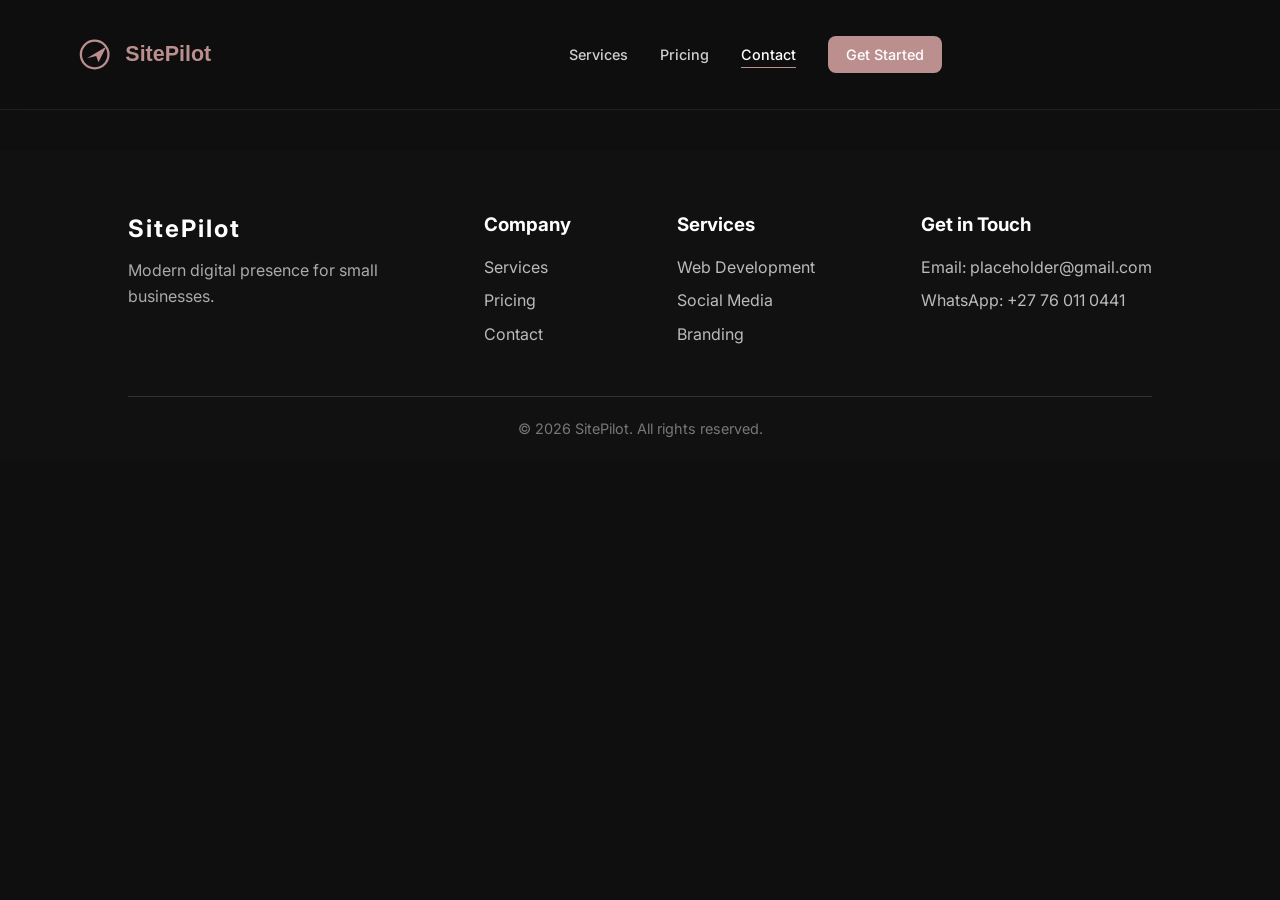
==== contact.html @ 4544bf50 "Files uploaded Correctly No changes, just files uploaded correctly" ====
<!DOCTYPE html>
<html lang="en">
<head>
    <meta charset="UTF-8">
    <meta name="viewport" content="width=device-width, initial-scale=1.0">
    <title>SitePilot</title>
    <link rel="stylesheet" href="style.css">
    <link href="https://fonts.googleapis.com/css2?family=Inter:wght@300;400;500;600;700&display=swap" rel="stylesheet">
</head>
<body>
    <header>
       <nav class="navbar">

         <a href="index.html" class="logo"><img src="assets/logo.svg" alt="SitePilot Logo"></a>

         <ul class="nav-links">
         <li><a href="services.html">Services</a></li>
         <li><a href="pricing.html">Pricing</a></li>
         <li><a href="contact.html" class="active">Contact</a></li>
         <li><a href="#" class="cta">Get Started</a></li>
        </ul>
      </nav>
    </header>

    <main>

    </main>

        <footer class="footer">

        <div class="footer-container">

        <div class="footer-brand">
            <h2>SitePilot</h2>
            <p>Modern digital presence for small businesses.</p>
        </div>

        <div class="footer-links">
            <h3>Company</h3>
            <a href="services.html">Services</a>
            <a href="pricing.html">Pricing</a>
            <a href="contact.html">Contact</a>
        </div>

        <div class="footer-links">
            <h3>Services</h3>
            <a href="services.html">Web Development</a>
            <a href="services.html">Social Media</a>
            <a href="services.html">Branding</a>
        </div>

        <div class="footer-contact">
            <h3>Get in Touch</h3>
            <p>Email: placeholder@gmail.com</p>
            <p>WhatsApp: +27 76 011 0441</p>
        </div>

    </div>

    <div class="footer-bottom">
        <p>© 2026 SitePilot. All rights reserved.</p>
    </div>

</footer>

    

 

</body>
</html>
---- style.css ----
/* RESET */
* {
    margin: 0;
    padding: 0;
    box-sizing: border-box;
    font-family: 'Inter', sans-serif;
}

body {
    background: #ffffff;
    color: #111;
    line-height: 1.6;
}

/* ===================== */
/* NAVBAR (MODERN FIXED) */
/* ===================== */

.navbar {
    display: flex;
    align-items: center;

    padding: 16px clamp(20px, 5vw, 80px);
    background: rgba(15, 15, 15, 0.85);
    backdrop-filter: blur(10px);

    position: sticky;
    top: 0;
    z-index: 1000;

    border-bottom: 1px solid rgba(255, 255, 255, 0.08);
}

/* LOGO (LEFT) */
.logo {
    flex: 0 0 auto;
}

.logo img {
    height: clamp(45px, 6vw, 90px);
    width: auto;
    display: block;
}

/* NAV LINKS (CENTERED PROPERLY) */
.nav-links {
    display: flex;
    list-style: none;
    align-items: center;

    gap: clamp(18px, 2.5vw, 45px);

    margin: 0 auto; /* 🔥 fixes dead center space */
    padding: 0;
}

/* LINKS */
.nav-links a {
    text-decoration: none;
    color: #cfcfcf;
    font-weight: 500;
    font-size: clamp(0.9rem, 1vw, 1rem);

    position: relative;
    transition: 0.2s ease;
}

/* underline animation */
.nav-links a::after {
    content: "";
    position: absolute;
    left: 0;
    bottom: -5px;

    width: 0%;
    height: 1px;
    background: rosybrown;

    transition: 0.3s ease;
}

.nav-links a:hover {
    color: white;
}

.nav-links a:hover::after {
    width: 100%;
}

/* ACTIVE PAGE STATE */
.nav-links a.active {
    color: white;
}

.nav-links a.active::after {
    width: 100%;
    background: rosybrown;
}

/* CTA (RIGHT SIDE) */
.cta {
    margin-left: auto;

    background: rosybrown;
    color: white !important;

    padding: 10px 18px;
    border-radius: 8px;

    transition: 0.3s ease;
    white-space: nowrap;
}

.cta:hover {
    opacity: 0.9;
    transform: translateY(-2px);
}

/* ===================== */
/* MOBILE RESPONSIVE */
/* ===================== */
@media (max-width: 768px) {
    .navbar {
        flex-direction: column;
        gap: 12px;
        padding: 12px 20px;
    }

    .nav-links {
        margin: 0;
        flex-wrap: wrap;
        justify-content: center;
        gap: 14px;
    }

    .logo img {
        height: 55px;
    }

    .cta {
        margin-left: 0;
    }
}

/* ===================== */
/* HERO */
/* ===================== */

.hero {
    text-align: center;
    padding: 80px 20px 40px;
    max-width: 800px;
    margin: 0 auto;
}

.hero h1 {
    font-size: 2.5rem;
    margin-bottom: 15px;
    font-weight: 700;
}

.hero p {
    font-size: 1.1rem;
    color: #555;
}

/* ===================== */
/* SPLIT SECTION */
/* ===================== */

.split-section {
    display: flex;
    height: 80vh;
    width: 100%;
    margin-top: 40px;
}

.split-box {
    flex: 1;
    position: relative;

    display: flex;
    align-items: center;
    justify-content: center;

    text-decoration: none;
    color: white;

    overflow: hidden;
    transition: 0.3s ease;
}

/* BACKGROUND IMAGES (REPLACE THESE) */
.web {
    background-image: url("images/web.jpg");
    background-size: cover;
    background-position: center;
}

.social {
    background-image: url("images/social.jpg");
    background-size: cover;
    background-position: center;
}

/* OVERLAY */
.overlay {
    background: rgba(0, 0, 0, 0.55);

    width: 100%;
    height: 100%;

    display: flex;
    flex-direction: column;
    justify-content: center;
    align-items: center;

    text-align: center;
    padding: 40px;

    transition: 0.3s ease;
}

.overlay h2 {
    font-size: 2.2rem;
    margin-bottom: 10px;
}

.overlay p {
    max-width: 320px;
    font-size: 1rem;
    opacity: 0.9;
}

/* HOVER EFFECT */
.split-box:hover .overlay {
    background: rgba(0, 0, 0, 0.35);
    transform: scale(1.02);
}

/* ===================== */
/* FOOTER */
/* ===================== */

.footer {
    background: #111;
    color: white;

    padding: 60px 10% 20px;
    margin-top: 40px;
}

.footer-container {
    display: flex;
    justify-content: space-between;
    flex-wrap: wrap;
    gap: 40px;
}

.footer-brand h2 {
    letter-spacing: 2px;
    margin-bottom: 10px;
}

.footer-brand p {
    color: #aaa;
    max-width: 250px;
}

.footer-links h3,
.footer-contact h3 {
    margin-bottom: 15px;
}

.footer-links a {
    display: block;
    color: #bbb;
    text-decoration: none;
    margin-bottom: 8px;
    transition: 0.2s ease;
}

.footer-links a:hover {
    color: rosybrown;
}

.footer-contact p {
    color: #bbb;
    margin-bottom: 8px;
}

.footer-bottom {
    text-align: center;
    margin-top: 40px;
    padding-top: 20px;
    border-top: 1px solid #333;

    color: #777;
    font-size: 0.9rem;
}

/* ===================== */
/* SERVICES PAGE LAYOUT */
/* ===================== */

.services-section {
    display: flex;
    min-height: 100vh;
    width: 100%;
}

/* Each side column */
.services-column {
    flex: 1;
    padding: 60px 40px;
    display: flex;
    flex-direction: column;
    gap: 20px;
}

/* Column titles */
.section-title {
    font-size: 2rem;
    font-weight: 700;
    margin-bottom: 10px;
    letter-spacing: 1px;
}

/* LEFT SIDE (WEB) */
.web-dev {
    background: #151515;
    border-right: 1px solid #eee;
}

/* RIGHT SIDE (SOCIAL) */
.social-media {
    background: #111;
}

/* ===================== */
/* SERVICE BLOCKS */
/* ===================== */

.service-block {
    position: relative;

    height: 330px; 

    border-radius: 14px;
    overflow: hidden;
    cursor: pointer;

    display: flex;
    align-items: flex-end;

    transition: transform 0.3s ease, box-shadow 0.3s ease;
}

/* Hover lift effect */
.service-block:hover {
    transform: translateY(-5px);
    box-shadow: 0 12px 25px rgba(0, 0, 0, 0.15);
}

/* TEXT OVERLAY */
.service-overlay {
    width: 100%;
    padding: 15px 18px;

    background: linear-gradient(
        to top,
        rgba(0, 0, 0, 0.75),
        rgba(0, 0, 0, 0.2),
        transparent
    );

    color: white;
}

.service-overlay h3 {
    font-size: 1.1rem;
    margin-bottom: 5px;
}

.service-overlay p {
    font-size: 0.85rem;
    opacity: 0.9;
}

/* ===================== */
/* PLACEHOLDER BACKGROUNDS */
/* (REPLACE WITH YOUR IMAGES) */
/* ===================== */

/* WEB DEV */
.web1 {
    background: url("images/web1.jpg") center/cover no-repeat;
}

.web2 {
    background: url("images/web2.jpg") center/cover no-repeat;
}

.web3 {
    background: url("images/web3.jpg") center/cover no-repeat;
}

.web4 {
    background: url("images/web4.jpg") center/cover no-repeat;
}

.web5 {
    background: url("images/web5.jpg") center/cover no-repeat;
}

/* SOCIAL MEDIA */
.social1 {
    background: url("images/social1.jpg") center/cover no-repeat;
}

.social2 {
    background: url("images/social2.jpg") center/cover no-repeat;
}

.social3 {
    background: url("images/social3.jpg") center/cover no-repeat;
}

.social4 {
    background: url("images/social4.jpg") center/cover no-repeat;
}

.social5 {
    background: url("images/social5.jpg") center/cover no-repeat;
}

/* ===================== */
/* RESPONSIVE (IMPORTANT) */
/* ===================== */

@media (max-width: 900px) {
    .services-section {
        flex-direction: column;
    }

    .web-dev {
        border-right: none;
        border-bottom: 1px solid #eee;
    }

    .services-column {
        padding: 40px 20px;
    }
}

body {
    background: #0f0f0f; /* dark background */
    color: #f5f5f5;      /* light text for readability */
}

/* ===================== */
/* EXPAND / COLLAPSE STATE */
/* ===================== */

.service-details {
    position: absolute;
    inset: 0;

    background: rgba(0, 0, 0, 0.88);

    padding: 25px;

    display: flex;
    flex-direction: column;
    justify-content: center;
    align-items: center;
    text-align: center;

    opacity: 0;
    transform: scale(0.98);

    transition: 0.3s ease;

    pointer-events: none;
}

/* when expanded */
.service-block.active .service-details {
    opacity: 1;
    transform: scale(1);
    pointer-events: auto;
}

/* dim original content when active */
.service-block.active .service-overlay {
    opacity: 0.15;
}

/* CTA button inside expanded view */
.service-btn {
    margin-top: 15px;

    padding: 10px 16px;
    border: none;
    border-radius: 8px;

    background: rosybrown;
    color: white;

    cursor: pointer;

    transition: 0.2s ease;
}

.service-btn:hover {
    transform: translateY(-2px);
    opacity: 0.9;
}


/* ===================== */
/* PRICING PAGE */
/* ===================== */

.pricing-hero {
    text-align: center;
    padding: 80px 20px 50px;
    max-width: 800px;
    margin: auto;
}

.pricing-hero h1 {
    font-size: 2.7rem;
    margin-bottom: 15px;
}

.pricing-hero p {
    color: #aaa;
    font-size: 1.05rem;
}

/* SECTION */

.pricing-section {
    max-width: 1400px;

    margin: auto;
    padding: 40px 30px 100px;

    display: grid;
    grid-template-columns: repeat(4, 1fr);

    gap: 25px;
}

/* FLOATING CARDS */

.package-card {
    background: #151515;

    border-radius: 18px;
    overflow: hidden;

    border: 1px solid #252525;

    transition: 0.3s ease;

    /* ✅ FIX: makes all cards equal height */
    display: flex;
    flex-direction: column;
}

.package-card:hover {
    transform: translateY(-6px);
    border-color: rosybrown;
}

/* FEATURED CARD */

.featured-card {
    border: 1px solid rosybrown;
    position: relative;
}

/* IMAGE */

.package-card img {
    width: 100%;
    height: 200px;
    object-fit: cover;

    flex-shrink: 0;
}

/* CONTENT */

.package-content {
    padding: 25px;

    display: flex;
    flex-direction: column;

    flex: 1; /* pushes button to bottom */
}

.package-content h2 {
    font-size: 1.5rem;
    margin-bottom: 12px;
}

.package-description {
    color: #aaa;
    margin-bottom: 20px;
}

/* FEATURE BOXES */

.package-features {
    display: flex;
    flex-direction: column;
    gap: 10px;

    margin-bottom: 25px;
}

.package-features span {
    background: #202020;
    border-radius: 10px;

    padding: 12px;

    color: #ddd;
    font-size: 0.95rem;
}

/* FEATURED TAG */

.featured-tag {
    position: absolute;
    top: 15px;
    right: 15px;

    background: rosybrown;
    color: white;

    padding: 6px 12px;
    border-radius: 999px;

    font-size: 0.75rem;
    font-weight: 500;

    z-index: 5;
}

/* BUTTON */

.package-btn {
    display: block;

    text-align: center;
    text-decoration: none;

    background: rosybrown;
    color: white;

    padding: 14px;
    border-radius: 10px;

    transition: 0.2s ease;

    /* ✅ FIX: aligns all buttons perfectly */
    margin-top: auto;
}

.package-btn:hover {
    opacity: 0.9;
}

/* TABLET */

@media (max-width: 1100px) {
    .pricing-section {
        grid-template-columns: repeat(2, 1fr);
    }
}

/* MOBILE */

@media (max-width: 700px) {
    .pricing-section {
        grid-template-columns: 1fr;
    }

    .pricing-hero h1 {
        font-size: 2rem;
    }
}
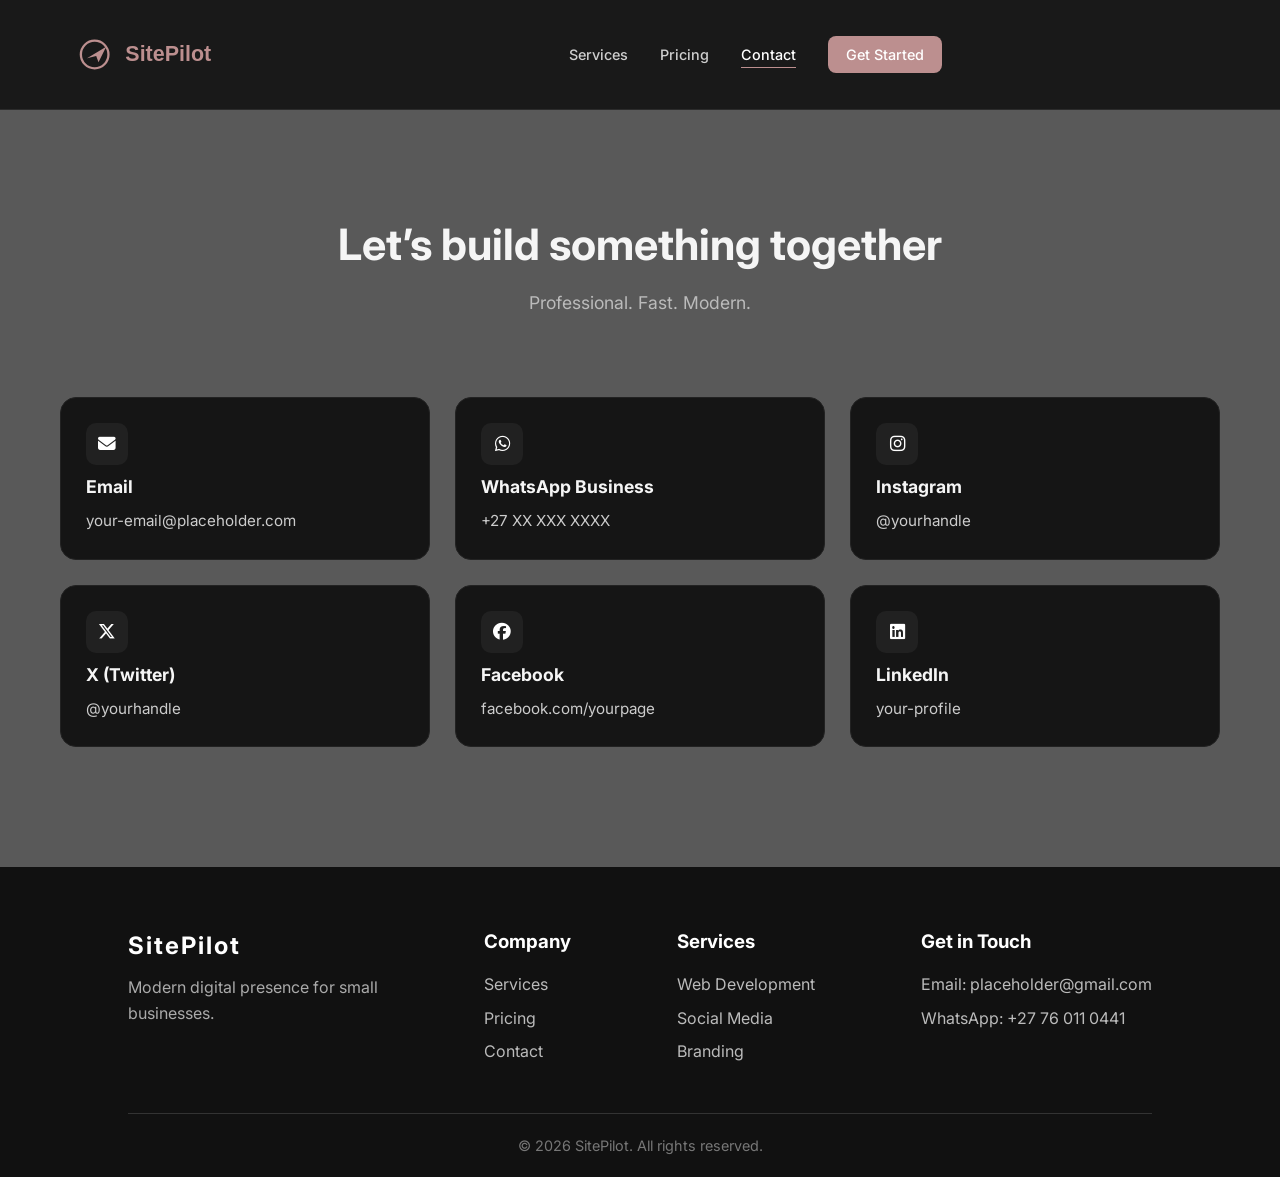
==== commit 23bb7f1a: "Enhance contact.html with contact section Added a contact section with various contact methods inclu" ====
--- a/contact.html
+++ b/contact.html
@@ -6,8 +6,9 @@
     <title>SitePilot</title>
     <link rel="stylesheet" href="style.css">
     <link href="https://fonts.googleapis.com/css2?family=Inter:wght@300;400;500;600;700&display=swap" rel="stylesheet">
+    <link rel="stylesheet" href="https://cdnjs.cloudflare.com/ajax/libs/font-awesome/6.5.0/css/all.min.css">
 </head>
-<body>
+<body class="contact-page">
     <header>
        <nav class="navbar">
 
@@ -23,6 +24,54 @@
     </header>
 
     <main>
+        <main>
+
+<!-- HERO -->
+<section class="contact-hero">
+    <h1>Let’s build something together</h1>
+    <p>Professional. Fast. Modern.</p>
+</section>
+
+<!-- GRID -->
+<section class="contact-grid">
+
+    <a class="contact-card" href="mailto:your-email@placeholder.com">
+        <div class="contact-icon"><i class="fa-solid fa-envelope"></i></div>
+        <h3>Email</h3>
+        <p>your-email@placeholder.com</p>
+    </a>
+
+    <a class="contact-card" href="https://wa.me/27XXXXXXXXX" target="_blank">
+        <div class="contact-icon"><i class="fa-brands fa-whatsapp"></i></div>
+        <h3>WhatsApp Business</h3>
+        <p>+27 XX XXX XXXX</p>
+    </a>
+
+    <a class="contact-card" href="https://instagram.com/yourhandle" target="_blank">
+        <div class="contact-icon"><i class="fa-brands fa-instagram"></i></div>
+        <h3>Instagram</h3>
+        <p>@yourhandle</p>
+    </a>
+
+    <a class="contact-card" href="https://x.com/yourhandle" target="_blank">
+        <div class="contact-icon"><i class="fa-brands fa-x-twitter"></i></div>
+        <h3>X (Twitter)</h3>
+        <p>@yourhandle</p>
+    </a>
+
+    <a class="contact-card" href="https://facebook.com/yourpage" target="_blank">
+        <div class="contact-icon"><i class="fa-brands fa-facebook"></i></div>
+        <h3>Facebook</h3>
+        <p>facebook.com/yourpage</p>
+    </a>
+
+    <a class="contact-card" href="https://linkedin.com/in/yourprofile" target="_blank">
+        <div class="contact-icon"><i class="fa-brands fa-linkedin"></i></div>
+        <h3>LinkedIn</h3>
+        <p>your-profile</p>
+    </a>
+</section>
+
 
     </main>
 
@@ -68,4 +117,4 @@
  
 
 </body>
-</html>+</html>
--- a/style.css
+++ b/style.css
@@ -694,4 +694,125 @@
     .pricing-hero h1 {
         font-size: 2rem;
     }
-}+}
+
+/* ===================== */
+/* CONTACT PAGE */
+/* ===================== */
+
+/* PAGE BACKGROUND ONLY */
+body.contact-page {
+    background: url("images/contact-bg.jpg") center/cover no-repeat fixed;
+    color: #f5f5f5;
+}
+
+/* DARK OVERLAY */
+body.contact-page::before {
+    content: "";
+    position: fixed;
+    inset: 0;
+    background: rgba(0, 0, 0, 0.65);
+    z-index: -1;
+}
+
+/* HERO */
+.contact-hero {
+    text-align: center;
+    padding: 100px 20px 40px;
+    max-width: 800px;
+    margin: auto;
+}
+
+.contact-hero h1 {
+    font-size: 2.7rem;
+    margin-bottom: 10px;
+}
+
+.contact-hero p {
+    color: #bbb;
+    font-size: 1.1rem;
+}
+
+/* GRID (3 + 3 desktop layout) */
+.contact-grid {
+    max-width: 1200px;
+    margin: auto;
+    padding: 40px 20px 80px;
+
+    display: grid;
+    grid-template-columns: repeat(3, 1fr);
+    gap: 25px;
+}
+
+/* CARD */
+.contact-card {
+    background: #151515;
+    border: 1px solid #222;
+    border-radius: 16px;
+
+    padding: 25px;
+
+    display: flex;
+    flex-direction: column;
+    gap: 8px;
+
+    text-decoration: none;
+    color: inherit;
+
+    transition: transform 0.25s ease, border-color 0.25s ease;
+}
+
+/* HOVER */
+.contact-card:hover {
+    transform: translateY(-6px);
+    border-color: rosybrown;
+    .contact-card:hover .fa-whatsapp { color: #25D366; }
+    .contact-card:hover .fa-instagram { color: #E1306C; }
+    .contact-card:hover .fa-linkedin { color: #0A66C2; }
+    .contact-card:hover .fa-facebook { color: #1877F2; }
+    .contact-card:hover .fa-x-twitter { color: #ffffff; }
+}
+
+/* ICON */
+.contact-icon {
+    width: 42px;
+    height: 42px;
+
+    display: flex;
+    align-items: center;
+    justify-content: center;
+
+    border-radius: 10px;
+
+    background: rgba(255,255,255,0.05);
+
+    font-size: 1.1rem;
+    color: white;
+}
+/* TEXT */
+.contact-card h3 {
+    font-size: 1.1rem;
+}
+
+.contact-card p {
+    color: #ccc;
+    font-size: 0.95rem;
+}
+
+.contact-card span {
+    font-size: 0.8rem;
+    color: #777;
+}
+
+/* RESPONSIVE */
+@media (max-width: 900px) {
+    .contact-grid {
+        grid-template-columns: repeat(2, 1fr);
+    }
+}
+
+@media (max-width: 600px) {
+    .contact-grid {
+        grid-template-columns: 1fr;
+    }
+}
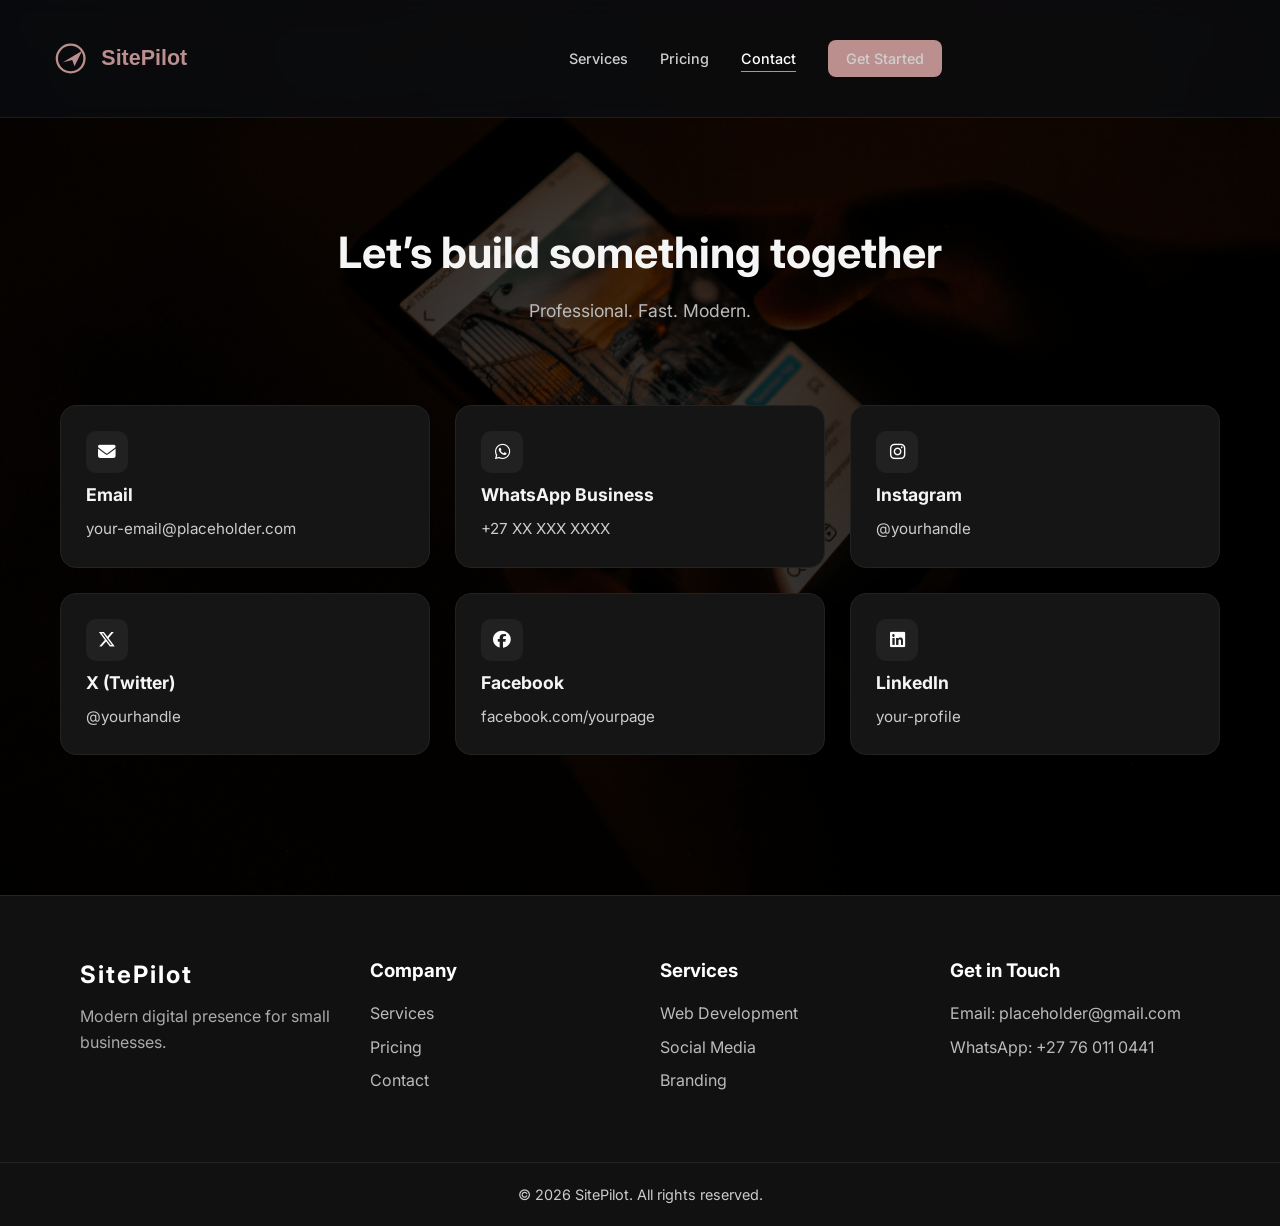
==== commit 83a45f9b: "Fix indentation and update footer links in contact.html" ====
--- a/contact.html
+++ b/contact.html
@@ -18,7 +18,7 @@
          <li><a href="services.html">Services</a></li>
          <li><a href="pricing.html">Pricing</a></li>
          <li><a href="contact.html" class="active">Contact</a></li>
-         <li><a href="#" class="cta">Get Started</a></li>
+         <li><a href="get-started.html" class="cta">Get Started</a></li>
         </ul>
       </nav>
     </header>
--- a/style.css
+++ b/style.css
@@ -1,15 +1,31 @@
 /* RESET */
+:root {
+    --bg: #0b0f14;
+    --card: rgba(255, 255, 255, 0.06);
+    --stroke: rgba(255, 255, 255, 0.08);
+    --text: #eaeaea;
+    --muted: rgba(255, 255, 255, 0.65);
+    --accent: rosybrown;
+    --panel: #151515;
+    --panel-alt: #111;
+    --muted-light: #aaa;
+    --muted-medium: #bbb;
+    --muted-alt: #ccc;
+    --panel-muted: #202020;
+    --icon-bg: rgba(255, 255, 255, 0.05);
+}
+
+body {
+    margin: 0;
+    font-family: "Inter", sans-serif;
+    background: var(--bg);
+    color: var(--text);
+    line-height: 1.6;
+}
 * {
     margin: 0;
     padding: 0;
     box-sizing: border-box;
-    font-family: 'Inter', sans-serif;
-}
-
-body {
-    background: #ffffff;
-    color: #111;
-    line-height: 1.6;
 }
 
 /* ===================== */
@@ -18,64 +34,42 @@
 
 .navbar {
     display: flex;
+    justify-content: space-between;
     align-items: center;
-
-    padding: 16px clamp(20px, 5vw, 80px);
-    background: rgba(15, 15, 15, 0.85);
-    backdrop-filter: blur(10px);
-
+    padding: 20px 40px;
     position: sticky;
     top: 0;
-    z-index: 1000;
-
-    border-bottom: 1px solid rgba(255, 255, 255, 0.08);
-}
-
-/* LOGO (LEFT) */
-.logo {
-    flex: 0 0 auto;
-}
-
-.logo img {
-    height: clamp(45px, 6vw, 90px);
-    width: auto;
-    display: block;
-}
-
-/* NAV LINKS (CENTERED PROPERLY) */
+    background: rgba(11, 15, 20, 0.6);
+    backdrop-filter: blur(12px);
+    border-bottom: 1px solid var(--stroke);
+}
+
 .nav-links {
     display: flex;
     list-style: none;
     align-items: center;
-
     gap: clamp(18px, 2.5vw, 45px);
-
-    margin: 0 auto; /* 🔥 fixes dead center space */
+    margin: 0 auto;
     padding: 0;
 }
 
-/* LINKS */
 .nav-links a {
     text-decoration: none;
     color: #cfcfcf;
     font-weight: 500;
     font-size: clamp(0.9rem, 1vw, 1rem);
-
     position: relative;
     transition: 0.2s ease;
 }
 
-/* underline animation */
 .nav-links a::after {
     content: "";
     position: absolute;
     left: 0;
     bottom: -5px;
-
-    width: 0%;
+    width: 0;
     height: 1px;
-    background: rosybrown;
-
+    background: var(--accent);
     transition: 0.3s ease;
 }
 
@@ -87,33 +81,41 @@
     width: 100%;
 }
 
-/* ACTIVE PAGE STATE */
 .nav-links a.active {
     color: white;
 }
 
 .nav-links a.active::after {
     width: 100%;
-    background: rosybrown;
-}
+    background: var(--accent);
+}
+
+.logo {
+    flex: 0 0 auto;
+}
+
+.logo img {
+    height: clamp(45px, 6vw, 90px);
+    width: auto;
+    display: block;
+}
+
 
 /* CTA (RIGHT SIDE) */
+.cta,
+.service-btn,
+.package-btn {
+    background: var(--accent);
+    color: white;
+    transition: 0.2s ease;
+    text-decoration: none;
+}
+
 .cta {
     margin-left: auto;
-
-    background: rosybrown;
-    color: white !important;
-
     padding: 10px 18px;
     border-radius: 8px;
-
-    transition: 0.3s ease;
     white-space: nowrap;
-}
-
-.cta:hover {
-    opacity: 0.9;
-    transform: translateY(-2px);
 }
 
 /* ===================== */
@@ -140,17 +142,32 @@
     .cta {
         margin-left: 0;
     }
+
+    .split-section,
+    .services-section {
+        flex-direction: column;
+        padding: 20px;
+    }
+
+    .hero h1 {
+        font-size: 2.2rem;
+    }
 }
 
 /* ===================== */
 /* HERO */
 /* ===================== */
 
-.hero {
+.hero,
+.pricing-hero,
+.contact-hero {
     text-align: center;
-    padding: 80px 20px 40px;
     max-width: 800px;
     margin: 0 auto;
+}
+
+.hero {
+    padding: 80px 20px 40px;
 }
 
 .hero h1 {
@@ -161,7 +178,7 @@
 
 .hero p {
     font-size: 1.1rem;
-    color: #555;
+    color: var(--muted-alt);
 }
 
 /* ===================== */
@@ -243,36 +260,40 @@
 /* ===================== */
 
 .footer {
-    background: #111;
-    color: white;
-
-    padding: 60px 10% 20px;
-    margin-top: 40px;
-}
-
+    background: var(--panel-alt);
+    color: white;
+    margin-top: 60px;
+    border-top: 1px solid rgba(255, 255, 255, 0.08);
+}
+
+/* MAIN CONTAINER */
 .footer-container {
-    display: flex;
-    justify-content: space-between;
-    flex-wrap: wrap;
+    display: grid;
+    grid-template-columns: repeat(4, 1fr);
     gap: 40px;
-}
-
+    max-width: 1200px;
+    margin: 0 auto;
+    padding: 60px 40px;
+}
+
+/* BRAND */
 .footer-brand h2 {
     letter-spacing: 2px;
     margin-bottom: 10px;
 }
 
 .footer-brand p {
-    color: #aaa;
-    max-width: 250px;
-}
-
+    color: var(--muted-light);
+    max-width: 260px;
+}
+
+/* LINKS */
 .footer-links h3,
 .footer-contact h3 {
     margin-bottom: 15px;
 }
 
-.footer-links a {
+.footer a {
     display: block;
     color: #bbb;
     text-decoration: none;
@@ -280,28 +301,66 @@
     transition: 0.2s ease;
 }
 
-.footer-links a:hover {
-    color: rosybrown;
-}
-
+.footer a:hover {
+    color: var(--accent);
+}
+
+/* CONTACT */
 .footer-contact p {
-    color: #bbb;
+    color: var(--muted-medium);
     margin-bottom: 8px;
 }
 
+/* BOTTOM BAR */
 .footer-bottom {
     text-align: center;
-    margin-top: 40px;
-    padding-top: 20px;
-    border-top: 1px solid #333;
-
-    color: #777;
+    padding: 20px;
+    border-top: 1px solid rgba(255, 255, 255, 0.08);
+    color: var(--muted-alt);
     font-size: 0.9rem;
 }
 
 /* ===================== */
+/* MOBILE FIX */
+/* ===================== */
+@media (max-width: 768px) {
+
+    .footer-container {
+        grid-template-columns: 1fr;
+        text-align: center;
+        padding: 40px 20px;
+    }
+
+    .footer-brand,
+    .footer-links,
+    .footer-contact {
+        display: flex;
+        flex-direction: column;
+        align-items: center;
+    }
+
+    .footer-brand p {
+        max-width: 280px;
+        margin: 0 auto;
+        text-align: center;
+    }
+
+    .footer a {
+        margin-bottom: 10px;
+    }
+}
+
+/* ===================== */
 /* SERVICES PAGE LAYOUT */
 /* ===================== */
+
+.services-column,
+.package-content,
+.contact-card,
+.service-details {
+    display: flex;
+    flex-direction: column;
+}
 
 .services-section {
     display: flex;
@@ -313,8 +372,6 @@
 .services-column {
     flex: 1;
     padding: 60px 40px;
-    display: flex;
-    flex-direction: column;
     gap: 20px;
 }
 
@@ -328,13 +385,13 @@
 
 /* LEFT SIDE (WEB) */
 .web-dev {
-    background: #151515;
-    border-right: 1px solid #eee;
+    background: var(--panel);
+    border-right: 1px solid var(--accent);
 }
 
 /* RIGHT SIDE (SOCIAL) */
 .social-media {
-    background: #111;
+    background: var(--panel-alt);
 }
 
 /* ===================== */
@@ -445,17 +502,12 @@
 
     .web-dev {
         border-right: none;
-        border-bottom: 1px solid #eee;
+        border-bottom: 1px solid var(--accent);
     }
 
     .services-column {
         padding: 40px 20px;
     }
-}
-
-body {
-    background: #0f0f0f; /* dark background */
-    color: #f5f5f5;      /* light text for readability */
 }
 
 /* ===================== */
@@ -470,8 +522,6 @@
 
     padding: 25px;
 
-    display: flex;
-    flex-direction: column;
     justify-content: center;
     align-items: center;
     text-align: center;
@@ -499,22 +549,13 @@
 /* CTA button inside expanded view */
 .service-btn {
     margin-top: 15px;
-
     padding: 10px 16px;
     border: none;
     border-radius: 8px;
-
-    background: rosybrown;
-    color: white;
-
+    background: var(--accent);
+    color: white;
     cursor: pointer;
-
     transition: 0.2s ease;
-}
-
-.service-btn:hover {
-    transform: translateY(-2px);
-    opacity: 0.9;
 }
 
 
@@ -535,7 +576,7 @@
 }
 
 .pricing-hero p {
-    color: #aaa;
+    color: var(--muted-light);
     font-size: 1.05rem;
 }
 
@@ -556,7 +597,7 @@
 /* FLOATING CARDS */
 
 .package-card {
-    background: #151515;
+    background: var(--panel);
 
     border-radius: 18px;
     overflow: hidden;
@@ -597,9 +638,6 @@
 .package-content {
     padding: 25px;
 
-    display: flex;
-    flex-direction: column;
-
     flex: 1; /* pushes button to bottom */
 }
 
@@ -609,7 +647,7 @@
 }
 
 .package-description {
-    color: #aaa;
+    color: var(--muted-light);
     margin-bottom: 20px;
 }
 
@@ -624,7 +662,7 @@
 }
 
 .package-features span {
-    background: #202020;
+    background: var(--panel-muted);
     border-radius: 10px;
 
     padding: 12px;
@@ -640,7 +678,7 @@
     top: 15px;
     right: 15px;
 
-    background: rosybrown;
+    background: var(--accent);
     color: white;
 
     padding: 6px 12px;
@@ -656,24 +694,21 @@
 
 .package-btn {
     display: block;
-
     text-align: center;
     text-decoration: none;
-
-    background: rosybrown;
-    color: white;
-
+    background: var(--accent);
+    color: white;
     padding: 14px;
     border-radius: 10px;
-
     transition: 0.2s ease;
-
-    /* ✅ FIX: aligns all buttons perfectly */
     margin-top: auto;
 }
 
+.cta:hover,
+.service-btn:hover,
 .package-btn:hover {
     opacity: 0.9;
+    transform: translateY(-2px);
 }
 
 /* TABLET */
@@ -729,7 +764,7 @@
 }
 
 .contact-hero p {
-    color: #bbb;
+    color: var(--muted-medium);
     font-size: 1.1rem;
 }
 
@@ -746,14 +781,12 @@
 
 /* CARD */
 .contact-card {
-    background: #151515;
+    background: var(--panel);
     border: 1px solid #222;
     border-radius: 16px;
 
     padding: 25px;
 
-    display: flex;
-    flex-direction: column;
     gap: 8px;
 
     text-decoration: none;
@@ -765,12 +798,27 @@
 /* HOVER */
 .contact-card:hover {
     transform: translateY(-6px);
-    border-color: rosybrown;
-    .contact-card:hover .fa-whatsapp { color: #25D366; }
-    .contact-card:hover .fa-instagram { color: #E1306C; }
-    .contact-card:hover .fa-linkedin { color: #0A66C2; }
-    .contact-card:hover .fa-facebook { color: #1877F2; }
-    .contact-card:hover .fa-x-twitter { color: #ffffff; }
+    border-color: var(--accent);
+}
+
+.contact-card:hover .fa-whatsapp {
+    color: #25D366;
+}
+
+.contact-card:hover .fa-instagram {
+    color: #E1306C;
+}
+
+.contact-card:hover .fa-linkedin {
+    color: #0A66C2;
+}
+
+.contact-card:hover .fa-facebook {
+    color: #1877F2;
+}
+
+.contact-card:hover .fa-x-twitter {
+    color: #ffffff;
 }
 
 /* ICON */
@@ -784,7 +832,7 @@
 
     border-radius: 10px;
 
-    background: rgba(255,255,255,0.05);
+    background: var(--icon-bg);
 
     font-size: 1.1rem;
     color: white;
@@ -795,13 +843,13 @@
 }
 
 .contact-card p {
-    color: #ccc;
+    color: var(--muted-alt);
     font-size: 0.95rem;
 }
 
 .contact-card span {
     font-size: 0.8rem;
-    color: #777;
+    color: var(--muted-medium);
 }
 
 /* RESPONSIVE */
@@ -816,3 +864,5 @@
         grid-template-columns: 1fr;
     }
 }
+
+
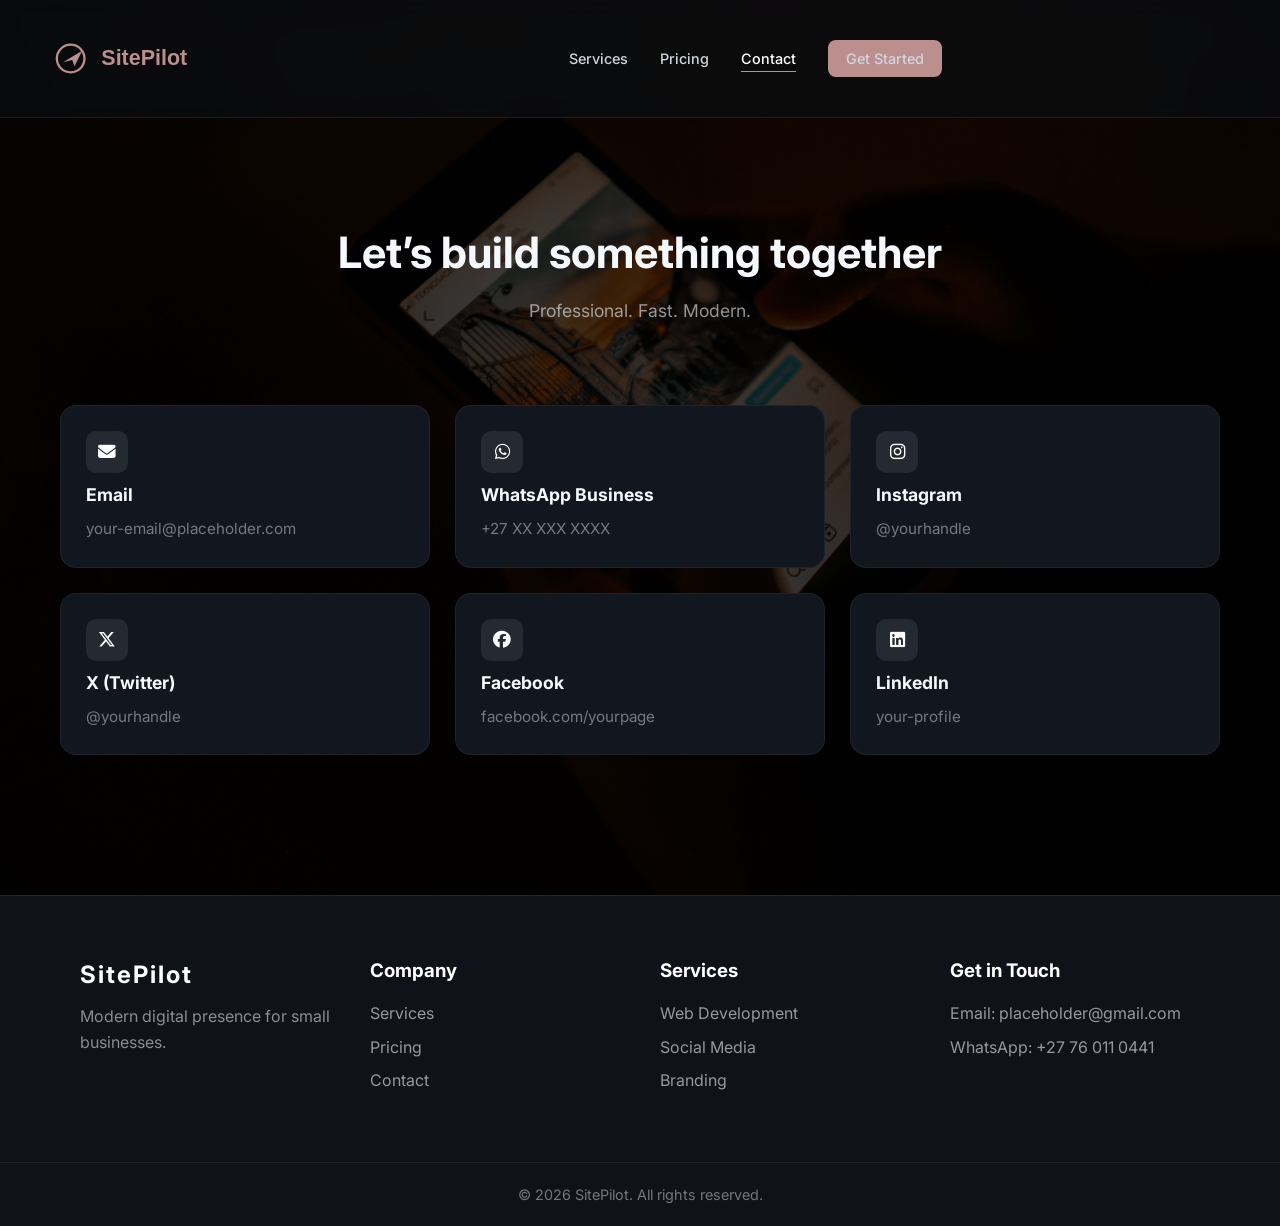
==== commit 5cc012cd: "New and improved version of SitePilot New name and links to socials last step to add" ====
--- a/contact.html
+++ b/contact.html
@@ -1,30 +1,54 @@
 <!DOCTYPE html>
 <html lang="en">
 <head>
-    <meta charset="UTF-8">
-    <meta name="viewport" content="width=device-width, initial-scale=1.0">
-    <title>SitePilot</title>
-    <link rel="stylesheet" href="style.css">
-    <link href="https://fonts.googleapis.com/css2?family=Inter:wght@300;400;500;600;700&display=swap" rel="stylesheet">
-    <link rel="stylesheet" href="https://cdnjs.cloudflare.com/ajax/libs/font-awesome/6.5.0/css/all.min.css">
+        <meta charset="UTF-8">
+        <meta name="viewport" content="width=device-width, initial-scale=1.0">
+        <meta name="description" content="Contact SitePilot to start your project with fast, modern web design, branding, and social media support.">
+        <meta name="robots" content="index, follow">
+        <title>Contact SitePilot — Let's Start Your Project</title>
+        <link rel="canonical" href="https://example.com/contact.html">
+        <link rel="stylesheet" href="style.css">
+        <link href="https://fonts.googleapis.com/css2?family=Inter:wght@300;400;500;600;700&display=swap" rel="stylesheet">
+        <link rel="stylesheet" href="https://cdnjs.cloudflare.com/ajax/libs/font-awesome/6.5.0/css/all.min.css">
+
+        <!-- Open Graph / Twitter -->
+        <meta property="og:site_name" content="SitePilot">
+        <meta property="og:title" content="Contact SitePilot — Let's Start Your Project">
+        <meta property="og:description" content="Contact SitePilot to start your project with fast, modern web design, branding, and social media support.">
+        <meta property="og:type" content="website">
+        <meta property="og:url" content="https://example.com/contact.html">
+        <meta property="og:image" content="https://example.com/assets/logo.svg">
+
+        <meta name="twitter:card" content="summary_large_image">
+        <meta name="twitter:title" content="Contact SitePilot — Let's Start Your Project">
+        <meta name="twitter:description" content="Contact SitePilot to start your project with fast, modern web design, branding, and social media support.">
+        <meta name="twitter:image" content="https://example.com/assets/logo.svg">
+
+        <!-- Structured data: Organization -->
+        <script type="application/ld+json">
+        {
+            "@context": "https://schema.org",
+            "@type": "Organization",
+            "name": "SitePilot",
+            "url": "https://example.com",
+            "logo": "https://example.com/assets/logo.svg"
+        }
+        </script>
 </head>
 <body class="contact-page">
     <header>
-       <nav class="navbar">
-
-         <a href="index.html" class="logo"><img src="assets/logo.svg" alt="SitePilot Logo"></a>
-
-         <ul class="nav-links">
-         <li><a href="services.html">Services</a></li>
-         <li><a href="pricing.html">Pricing</a></li>
-         <li><a href="contact.html" class="active">Contact</a></li>
-         <li><a href="get-started.html" class="cta">Get Started</a></li>
-        </ul>
-      </nav>
+        <nav class="navbar" aria-label="Primary navigation">
+            <a href="index.html" class="logo"><img src="assets/logo.svg" alt="SitePilot Logo"></a>
+            <ul class="nav-links">
+                <li><a href="services.html">Services</a></li>
+                <li><a href="pricing.html">Pricing</a></li>
+                <li><a href="contact.html" class="active">Contact</a></li>
+                <li><a href="get-started.html" class="cta">Get Started</a></li>
+            </ul>
+        </nav>
     </header>
 
     <main>
-        <main>
 
 <!-- HERO -->
 <section class="contact-hero">
@@ -41,31 +65,31 @@
         <p>your-email@placeholder.com</p>
     </a>
 
-    <a class="contact-card" href="https://wa.me/27XXXXXXXXX" target="_blank">
+    <a class="contact-card" href="https://wa.me/27XXXXXXXXX" target="_blank" rel="noopener noreferrer">
         <div class="contact-icon"><i class="fa-brands fa-whatsapp"></i></div>
         <h3>WhatsApp Business</h3>
         <p>+27 XX XXX XXXX</p>
     </a>
 
-    <a class="contact-card" href="https://instagram.com/yourhandle" target="_blank">
+    <a class="contact-card" href="https://instagram.com/yourhandle" target="_blank" rel="noopener noreferrer">
         <div class="contact-icon"><i class="fa-brands fa-instagram"></i></div>
         <h3>Instagram</h3>
         <p>@yourhandle</p>
     </a>
 
-    <a class="contact-card" href="https://x.com/yourhandle" target="_blank">
+    <a class="contact-card" href="https://x.com/yourhandle" target="_blank" rel="noopener noreferrer">
         <div class="contact-icon"><i class="fa-brands fa-x-twitter"></i></div>
         <h3>X (Twitter)</h3>
         <p>@yourhandle</p>
     </a>
 
-    <a class="contact-card" href="https://facebook.com/yourpage" target="_blank">
+    <a class="contact-card" href="https://facebook.com/yourpage" target="_blank" rel="noopener noreferrer">
         <div class="contact-icon"><i class="fa-brands fa-facebook"></i></div>
         <h3>Facebook</h3>
         <p>facebook.com/yourpage</p>
     </a>
 
-    <a class="contact-card" href="https://linkedin.com/in/yourprofile" target="_blank">
+    <a class="contact-card" href="https://linkedin.com/in/yourprofile" target="_blank" rel="noopener noreferrer">
         <div class="contact-icon"><i class="fa-brands fa-linkedin"></i></div>
         <h3>LinkedIn</h3>
         <p>your-profile</p>
@@ -117,4 +141,4 @@
  
 
 </body>
-</html>
+</html>
--- a/style.css
+++ b/style.css
@@ -1,18 +1,22 @@
 /* RESET */
 :root {
-    --bg: #0b0f14;
-    --card: rgba(255, 255, 255, 0.06);
+    --bg: #090d14;
+    --card: rgba(255, 255, 255, 0.05);
     --stroke: rgba(255, 255, 255, 0.08);
-    --text: #eaeaea;
-    --muted: rgba(255, 255, 255, 0.65);
+    --text: #eef2f7;
+    --text-light: #f5f8fc;
+    --muted: rgba(238, 242, 247, 0.7);
+    --muted-light: rgba(238, 242, 247, 0.55);
+    --muted-medium: rgba(238, 242, 247, 0.6);
+    --muted-alt: rgba(238, 242, 247, 0.45);
+    --nav-text: #d1d6de;
     --accent: rosybrown;
-    --panel: #151515;
-    --panel-alt: #111;
-    --muted-light: #aaa;
-    --muted-medium: #bbb;
-    --muted-alt: #ccc;
-    --panel-muted: #202020;
-    --icon-bg: rgba(255, 255, 255, 0.05);
+    --accent-hover: #d28fa3;
+    --accent-soft: rgba(188, 143, 143, 0.16);
+    --panel: #12171f;
+    --panel-alt: #0f1218;
+    --panel-muted: rgba(255, 255, 255, 0.05);
+    --icon-bg: rgba(255, 255, 255, 0.08);
 }
 
 body {
@@ -26,6 +30,13 @@
     margin: 0;
     padding: 0;
     box-sizing: border-box;
+}
+
+/* Make images responsive by default */
+img {
+    max-width: 100%;
+    height: auto;
+    display: block;
 }
 
 /* ===================== */
@@ -55,7 +66,7 @@
 
 .nav-links a {
     text-decoration: none;
-    color: #cfcfcf;
+    color: var(--nav-text);
     font-weight: 500;
     font-size: clamp(0.9rem, 1vw, 1rem);
     position: relative;
@@ -154,6 +165,23 @@
     }
 }
 
+/* Improve tap targets on small screens */
+@media (max-width: 900px) {
+    .nav-links a {
+        padding: 10px 12px;
+        border-radius: 8px;
+    }
+}
+
+/* Footer responsive: stack columns on narrow screens */
+@media (max-width: 900px) {
+    .footer-container {
+        grid-template-columns: 1fr;
+        padding: 30px 18px;
+        gap: 24px;
+    }
+}
+
 /* ===================== */
 /* HERO */
 /* ===================== */
@@ -247,6 +275,20 @@
     max-width: 320px;
     font-size: 1rem;
     opacity: 0.9;
+}
+
+/* Stack split boxes on smaller screens */
+@media (max-width: 900px) {
+    .split-section {
+        flex-direction: column;
+        height: auto;
+        gap: 18px;
+        margin-top: 20px;
+    }
+
+    .split-box {
+        padding: 20px;
+    }
 }
 
 /* HOVER EFFECT */
@@ -295,7 +337,7 @@
 
 .footer a {
     display: block;
-    color: #bbb;
+    color: var(--muted-medium);
     text-decoration: none;
     margin-bottom: 8px;
     transition: 0.2s ease;
@@ -602,7 +644,7 @@
     border-radius: 18px;
     overflow: hidden;
 
-    border: 1px solid #252525;
+    border: 1px solid var(--panel-muted);
 
     transition: 0.3s ease;
 
@@ -613,13 +655,13 @@
 
 .package-card:hover {
     transform: translateY(-6px);
-    border-color: rosybrown;
+    border-color: var(--accent);
 }
 
 /* FEATURED CARD */
 
 .featured-card {
-    border: 1px solid rosybrown;
+    border: 1px solid var(--accent);
     position: relative;
 }
 
@@ -667,7 +709,7 @@
 
     padding: 12px;
 
-    color: #ddd;
+    color: var(--text);
     font-size: 0.95rem;
 }
 
@@ -707,8 +749,21 @@
 .cta:hover,
 .service-btn:hover,
 .package-btn:hover {
-    opacity: 0.9;
+    background: var(--accent-hover);
+    opacity: 1;
     transform: translateY(-2px);
+}
+
+.cta:focus-visible,
+.service-btn:focus-visible,
+.package-btn:focus-visible,
+.lead-form button[type="submit"]:focus-visible {
+    outline: 2px solid var(--accent-soft);
+    outline-offset: 3px;
+}
+
+.lead-form button[type="submit"]:hover {
+    background: var(--accent-hover);
 }
 
 /* TABLET */
@@ -738,7 +793,7 @@
 /* PAGE BACKGROUND ONLY */
 body.contact-page {
     background: url("images/contact-bg.jpg") center/cover no-repeat fixed;
-    color: #f5f5f5;
+    color: var(--text-light);
 }
 
 /* DARK OVERLAY */
@@ -782,7 +837,7 @@
 /* CARD */
 .contact-card {
     background: var(--panel);
-    border: 1px solid #222;
+    border: 1px solid var(--panel-muted);
     border-radius: 16px;
 
     padding: 25px;
@@ -818,7 +873,7 @@
 }
 
 .contact-card:hover .fa-x-twitter {
-    color: #ffffff;
+    color: var(--text);
 }
 
 /* ICON */
@@ -865,4 +920,469 @@
     }
 }
 
-
+/* ===================== */
+/* GET STARTED ISLAND UI */
+/* ===================== */
+
+/* Background (island ocean feel) */
+body.get-started {
+    background: url("images/get-started-bg.jpg") center/cover no-repeat fixed;
+    position: relative;
+    color: var(--text);
+}
+
+/* dark ocean overlay */
+body.get-started::before {
+    content: "";
+    position: fixed;
+    inset: 0;
+    background: radial-gradient(circle at top, rgba(0,0,0,0.4), rgba(0,0,0,0.85));
+    z-index: -1;
+}
+
+/* HERO ISLAND */
+.gs-hero {
+    display: flex;
+    justify-content: center;
+    padding: 100px 20px 40px;
+}
+
+.gs-hero-card {
+    background: var(--card);
+    border: 1px solid var(--stroke);
+    backdrop-filter: blur(14px);
+
+    padding: 40px 30px;
+    border-radius: 18px;
+
+    max-width: 700px;
+    text-align: center;
+
+    box-shadow: 0 10px 40px rgba(0,0,0,0.35);
+}
+
+.gs-hero-card h1 {
+    font-size: 2.6rem;
+    margin-bottom: 10px;
+}
+
+.gs-hero-card p {
+    color: var(--muted);
+}
+
+/* MAIN ISLAND LAYOUT */
+.gs-wrapper {
+    display: flex;
+    justify-content: center;
+    align-items: flex-start;
+    gap: 30px;
+
+    max-width: 1200px;
+    margin: auto;
+    padding: 40px 20px 100px;
+}
+
+/* ISLAND BASE */
+.gs-island {
+    flex: 1;
+    background: var(--card);
+    border: 1px solid var(--stroke);
+    backdrop-filter: blur(16px);
+
+    border-radius: 18px;
+    padding: 30px;
+
+    box-shadow: 0 15px 50px rgba(0,0,0,0.35);
+
+    transition: transform 0.3s ease, box-shadow 0.3s ease;
+}
+
+.gs-island:hover {
+    transform: translateY(-6px);
+    box-shadow: 0 20px 60px rgba(0,0,0,0.5);
+}
+
+/* HEADINGS */
+.gs-island h2 {
+    margin-bottom: 20px;
+    font-size: 1.6rem;
+}
+
+/* FORM ELEMENTS */
+.lead-form {
+    display: flex;
+    flex-direction: column;
+    gap: 12px;
+}
+
+.lead-form label {
+    color: var(--text);
+    font-size: 0.9rem;
+    font-weight: 500;
+    margin-bottom: 4px;
+}
+
+.lead-form input,
+.lead-form textarea,
+.lead-form select {
+    background: var(--panel);
+    border: 1px solid var(--stroke);
+    border-radius: 10px;
+
+    padding: 12px 14px;
+    color: var(--text);
+    font-size: 0.95rem;
+    font-family: inherit;
+
+    outline: none;
+}
+
+.lead-form select {
+    cursor: pointer;
+}
+
+.lead-form select option {
+    background: var(--panel);
+    color: var(--text);
+    padding: 8px;
+}
+
+.lead-form select option:checked {
+    background: var(--accent);
+    color: white;
+}
+
+.lead-form textarea {
+    resize: none;
+}
+
+/* CHECKBOX STYLES */
+.services-checklist {
+    display: flex;
+    flex-direction: column;
+    gap: 16px;
+}
+
+.service-dropdown {
+    border: 1px solid var(--stroke);
+    border-radius: 10px;
+    background: var(--panel);
+    padding: 0;
+    margin: 0;
+}
+
+.service-dropdown summary {
+    padding: 14px;
+    font-weight: 500;
+    color: var(--text);
+    font-size: 0.95rem;
+    cursor: pointer;
+    user-select: none;
+    display: flex;
+    align-items: center;
+    justify-content: space-between;
+    transition: background 0.2s ease;
+    background: var(--accent-soft);
+    border-radius: 10px;
+}
+
+.service-dropdown summary:hover {
+    background: rgba(188, 143, 143, 0.3);
+}
+
+.service-dropdown summary::marker {
+    color: var(--accent);
+}
+
+.service-dropdown[open] summary {
+    background: var(--accent-soft);
+    border-bottom-left-radius: 0;
+    border-bottom-right-radius: 0;
+}
+
+.checkbox-group {
+    display: flex;
+    flex-direction: column;
+    gap: 10px;
+    margin-top: 8px;
+    padding: 8px 14px 14px 14px;
+}
+
+.checkbox-label {
+    display: flex;
+    align-items: center;
+    gap: 8px;
+    cursor: pointer;
+    padding: 8px;
+    border-radius: 6px;
+    transition: background 0.2s ease;
+}
+
+.checkbox-label:hover {
+    background: rgba(255, 255, 255, 0.05);
+}
+
+.checkbox-label input[type="checkbox"] {
+    width: 18px;
+    height: 18px;
+    cursor: pointer;
+    accent-color: var(--accent);
+    flex-shrink: 0;
+}
+
+.checkbox-label span {
+    color: var(--text);
+    font-size: 0.95rem;
+    user-select: none;
+}
+
+/* BUTTONS */
+.lead-form button {
+    padding: 12px;
+    border: none;
+    border-radius: 10px;
+
+    cursor: pointer;
+    font-weight: 600;
+    font-size: 0.95rem;
+
+    transition: 0.2s ease;
+}
+
+.lead-form button[type="submit"] {
+    background: var(--accent);
+    color: white;
+}
+
+.whatsapp-btn {
+    background: var(--panel-alt);
+    color: var(--text-light);
+    border: 1px solid var(--stroke);
+}
+
+.lead-form button:hover {
+    transform: translateY(-2px);
+    opacity: 0.9;
+}
+
+.lead-form button[type="submit"]:hover {
+    background: var(--accent-hover);
+}
+
+/* INFO ISLAND */
+.gs-island.info {
+    display: flex;
+    flex-direction: column;
+    gap: 15px;
+}
+
+.steps-container {
+    display: flex;
+    flex-direction: column;
+    gap: 12px;
+}
+
+.info-item {
+    border: 1px solid var(--stroke);
+    border-radius: 10px;
+    overflow: hidden;
+    background: rgba(255, 255, 255, 0.02);
+    transition: all 0.3s ease;
+}
+
+.info-item summary {
+    display: flex;
+    align-items: center;
+    gap: 12px;
+    padding: 14px;
+    cursor: pointer;
+    user-select: none;
+    transition: background 0.2s ease;
+}
+
+.info-item summary:hover {
+    background: var(--accent-soft);
+}
+
+.info-item[open] summary {
+    background: var(--accent-soft);
+    border-bottom: 1px solid var(--stroke);
+}
+
+.step-number {
+    width: 32px;
+    height: 32px;
+    display: flex;
+    align-items: center;
+    justify-content: center;
+    background: var(--accent);
+    color: white;
+    border-radius: 50%;
+    font-weight: 600;
+    font-size: 0.9rem;
+    flex-shrink: 0;
+}
+
+.step-title {
+    color: var(--text);
+    font-weight: 500;
+    font-size: 0.95rem;
+}
+
+.step-description {
+    padding: 0 14px 14px 14px;
+    color: var(--muted-light);
+    font-size: 0.9rem;
+    line-height: 1.5;
+    margin: 0;
+    animation: slideDown 0.3s ease;
+}
+
+@keyframes slideDown {
+    from {
+        opacity: 0;
+        transform: translateY(-8px);
+    }
+    to {
+        opacity: 1;
+        transform: translateY(0);
+    }
+}
+
+.small-note {
+    font-size: 0.85rem;
+    color: var(--muted);
+    padding: 12px;
+    border-radius: 8px;
+    background: var(--accent-soft);
+    border-left: 3px solid var(--accent);
+    margin-top: 8px;
+}
+
+.whatsapp-cta {
+    display: flex;
+    align-items: center;
+    justify-content: center;
+    gap: 8px;
+    padding: 14px 20px;
+    background: var(--accent);
+    color: white;
+    text-decoration: none;
+    border-radius: 10px;
+    font-weight: 600;
+    font-size: 0.95rem;
+    transition: all 0.3s ease;
+    border: none;
+    cursor: pointer;
+    margin-top: 12px;
+}
+
+.whatsapp-cta:hover {
+    background: var(--accent-hover);
+    transform: translateY(-3px);
+    box-shadow: 0 8px 20px rgba(188, 143, 143, 0.3);
+}
+
+.whatsapp-cta i {
+    font-size: 1.1rem;
+}
+
+
+/* RESPONSIVE */
+@media (max-width: 900px) {
+    .gs-wrapper {
+        flex-direction: column;
+    }
+}
+
+/* ===================== */
+/* MOBILE IMPROVEMENTS   */
+/* ===================== */
+
+@media (max-width: 900px) {
+
+    /* overall spacing cleanup */
+    .gs-wrapper {
+        flex-direction: column;
+        gap: 18px;
+        padding: 20px 14px 80px;
+    }
+
+    /* islands become full width + cleaner breathing room */
+    .gs-island {
+        width: 100%;
+        padding: 20px;
+        border-radius: 14px;
+    }
+
+    /* hero becomes tighter and more readable */
+    .gs-hero {
+        padding: 70px 16px 25px;
+    }
+
+    .gs-hero-card {
+        padding: 26px 18px;
+        border-radius: 14px;
+    }
+
+    .gs-hero-card h1 {
+        font-size: 1.8rem;
+        line-height: 1.2;
+    }
+
+    .gs-hero-card p {
+        font-size: 0.95rem;
+    }
+
+    /* form spacing becomes less “tall stack” */
+    .lead-form {
+        gap: 10px;
+    }
+
+    .lead-form input,
+    .lead-form textarea,
+    .lead-form select {
+        font-size: 0.95rem;
+        padding: 11px 12px;
+    }
+
+    /* service dropdowns tighter */
+    .service-dropdown summary {
+        padding: 12px;
+        font-size: 0.9rem;
+    }
+
+    .checkbox-group {
+        padding: 8px 12px 12px;
+        gap: 8px;
+    }
+
+    .checkbox-label {
+        padding: 6px;
+    }
+
+    /* info panel spacing */
+    .steps-container {
+        gap: 10px;
+    }
+
+    .info-item summary {
+        padding: 12px;
+    }
+
+    .step-description {
+        font-size: 0.88rem;
+    }
+
+    /* buttons easier to tap */
+    .lead-form button,
+    .whatsapp-cta {
+        padding: 14px;
+        font-size: 1rem;
+    }
+
+    /* prevent horizontal overflow issues */
+    body {
+        overflow-x: hidden;
+    }
+}
